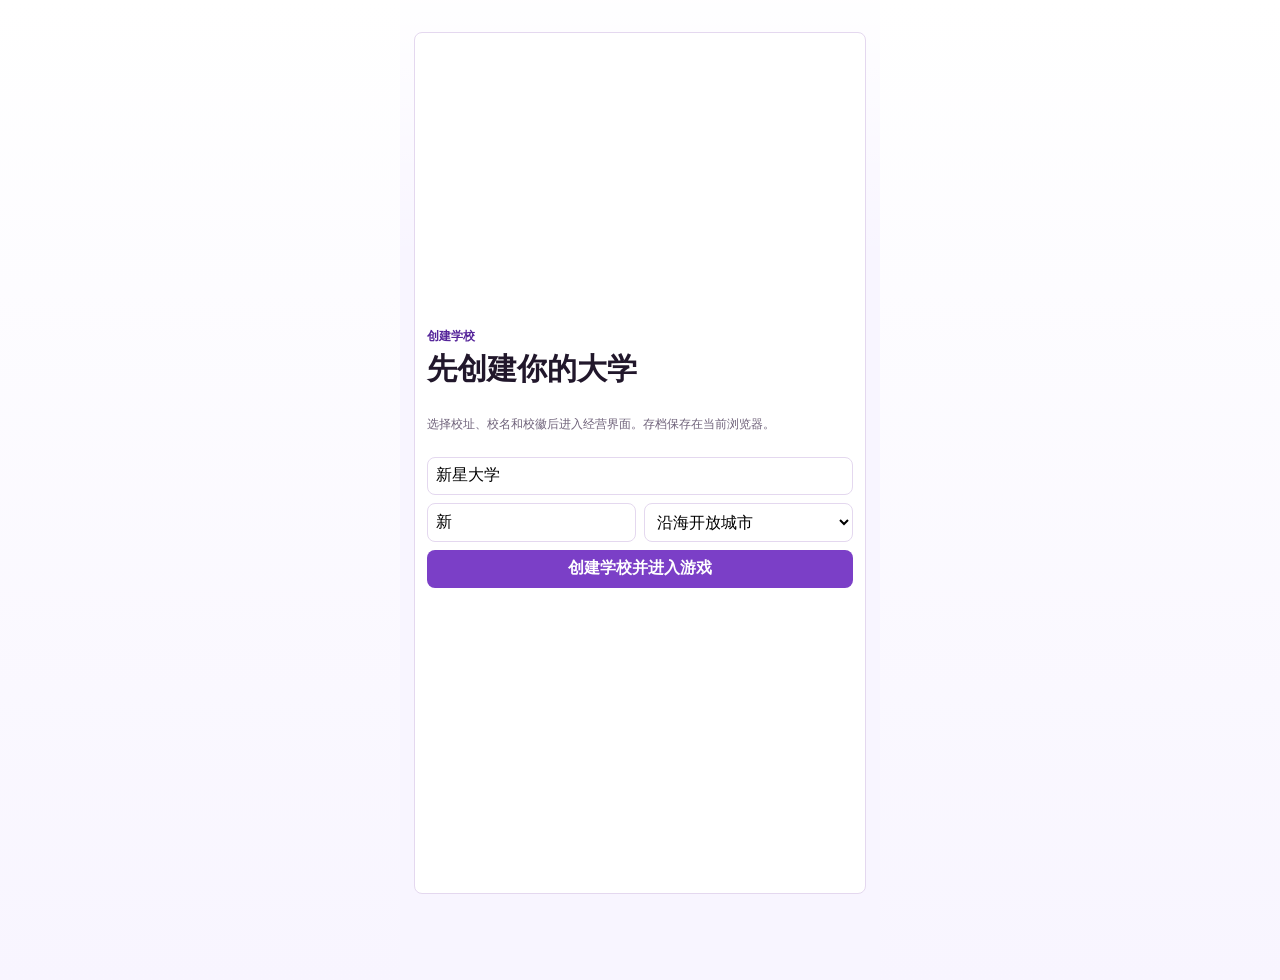
==== index.html @ ff064e70 "Update index.html" ====
<!doctype html>
<html lang="zh-CN">
<head>
  <meta charset="utf-8">
  <meta name="viewport" content="width=device-width, initial-scale=1, viewport-fit=cover">
  <title>大学模拟发展</title>
  <link rel="stylesheet" href="app.css">
  <link rel="manifest" href="manifest.json">
  <meta name="theme-color" content="#7b3fc7">
</head>
<body>
  <main class="app-shell">
    <section class="topbar">
      <div class="brand-panel">
        <div class="brand">
          <div class="school-logo" id="schoolLogo">校</div>
          <div>
            <p class="eyebrow" id="schoolAddress">创建学校</p>
            <h1 id="schoolName">大学模拟发展</h1>
          </div>
        </div>
        <section class="timebar">
          <span>时间速度</span>
          <button class="ghost small speed active" data-speed="pause">暂停</button>
          <button class="ghost small speed" data-speed="slow">慢速</button>
          <button class="ghost small speed" data-speed="normal">正常</button>
          <button class="ghost small speed" data-speed="fast">快速</button>
        </section>
      </div>
      <button id="advanceBtn" class="primary small">推进1月</button>
    </section>

    <section class="status-grid" id="statusGrid"></section>
    <section class="notice" id="notice" hidden></section>
    <section class="panel" id="view"></section>

    <nav class="tabbar" aria-label="功能导航">
      <button class="tab active" data-tab="campus">校园</button>
      <button class="tab" data-tab="disciplines">学科</button>
      <button class="tab" data-tab="talent">人才</button>
      <button class="tab" data-tab="research">科研</button>
      <button class="tab" data-tab="ranking">排名</button>
    </nav>
  </main>

  <div class="event-modal" id="eventModal" hidden>
    <div class="event-card">
      <div class="event-card-head">
        <p class="eyebrow">校园事件</p>
        <button class="icon-button" id="closeEventBtn" aria-label="关闭校园事件弹窗">×</button>
      </div>
      <h2 id="eventTitle"></h2>
      <p id="eventBody"></p>
      <div id="eventChoices" class="choice-list"></div>
      <button class="ghost full-width" id="laterEventBtn">稍后处理</button>
    </div>
  </div>

  <script src="app.js"></script>
</body>
</html>
---- app.css ----
:root {
  color-scheme: light;
  --bg: #f8f5ff;
  --ink: #21172b;
  --muted: #6f627a;
  --line: #e4d8ef;
  --panel: #ffffff;
  --accent: #7b3fc7;
  --accent-dark: #55259a;
  --danger: #b53b3b;
  --blue: #6b5ec8;
  font-family: "Microsoft YaHei", "PingFang SC", system-ui, -apple-system, sans-serif;
}

* { box-sizing: border-box; }
body {
  margin: 0;
  background: linear-gradient(180deg, #fff, var(--bg));
  color: var(--ink);
}
[hidden] { display: none !important; }
button, input, select { font: inherit; }
button { border: 0; cursor: pointer; }
button:disabled { cursor: not-allowed; opacity: .5; }

.app-shell {
  width: min(100%, 480px);
  min-height: 100vh;
  margin: 0 auto;
  padding: 14px 14px 86px;
  background: linear-gradient(180deg, rgba(255,255,255,.94), rgba(255,255,255,0) 260px), var(--bg);
}

.setup-mode .topbar,
.setup-mode .status-grid,
.setup-mode .timebar,
.setup-mode .tabbar { display: none; }
.setup-mode .panel { margin-top: 18px; }
.setup-card {
  min-height: calc(100vh - 64px);
  display: flex;
  flex-direction: column;
  justify-content: center;
}
.setup-card h2 { font-size: 30px; }

.topbar {
  display: flex;
  align-items: flex-start;
  justify-content: space-between;
  gap: 12px;
  padding: 4px 0 12px;
}
.brand-panel { display: grid; gap: 8px; flex: 1; min-width: 0; }
.brand { display: flex; align-items: center; gap: 10px; min-width: 0; }
.school-logo {
  display: grid;
  place-items: center;
  flex: 0 0 44px;
  width: 44px;
  height: 44px;
  border-radius: 8px;
  background: var(--accent-dark);
  color: #fff;
  font-weight: 800;
  overflow: hidden;
}
.eyebrow {
  margin: 0 0 4px;
  color: var(--accent-dark);
  font-size: 12px;
  font-weight: 700;
}
h1, h2, h3, p { margin-top: 0; }
h1 { margin-bottom: 0; font-size: 24px; letter-spacing: 0; }
h2 { font-size: 20px; }
h3 { font-size: 16px; margin-bottom: 8px; }

.timebar {
  display: flex;
  align-items: center;
  gap: 6px;
  margin: 0;
  padding: 8px;
  border: 1px solid var(--line);
  border-radius: 8px;
  background: var(--panel);
  overflow-x: auto;
}
.timebar span { flex: 0 0 auto; color: var(--muted); font-size: 12px; font-weight: 700; }
.speed.active { border-color: var(--accent); background: #eee4fb; color: var(--accent-dark); }

.status-grid {
  display: grid;
  grid-template-columns: repeat(2, minmax(0, 1fr));
  gap: 8px;
  margin-bottom: 12px;
}
.stat {
  min-height: 68px;
  padding: 10px;
  border: 1px solid var(--line);
  border-radius: 8px;
  background: var(--panel);
}
.stat b { display: block; font-size: 20px; margin-top: 4px; }
.stat span { color: var(--muted); font-size: 12px; }

.panel {
  border: 1px solid var(--line);
  border-radius: 8px;
  background: var(--panel);
  padding: 12px;
}
.section-head {
  display: flex;
  align-items: center;
  justify-content: space-between;
  gap: 10px;
  margin-bottom: 10px;
}
.list { display: grid; gap: 10px; }
.item {
  border: 1px solid var(--line);
  border-radius: 8px;
  padding: 10px;
  background: #fff;
}
.item-top {
  display: flex;
  align-items: flex-start;
  justify-content: space-between;
  gap: 10px;
}
.meta { color: var(--muted); font-size: 12px; line-height: 1.6; }
.actions { display: flex; flex-wrap: wrap; gap: 8px; margin-top: 10px; }

.primary, .secondary, .danger {
  min-height: 38px;
  padding: 8px 12px;
  border-radius: 8px;
  color: #fff;
  font-weight: 700;
}
.primary { background: var(--accent); }
.secondary { background: var(--blue); }
.danger { background: var(--danger); }
.ghost {
  min-height: 36px;
  padding: 8px 10px;
  border: 1px solid var(--line);
  border-radius: 8px;
  background: #fff;
  color: var(--ink);
  font-weight: 700;
}
.small { min-height: 34px; padding: 7px 10px; font-size: 13px; }
.full { grid-column: 1 / -1; }
.full-width { width: 100%; margin-top: 10px; }

.form-grid {
  display: grid;
  grid-template-columns: repeat(2, minmax(0, 1fr));
  gap: 8px;
  margin: 10px 0;
}
.form-grid input, .form-grid select {
  width: 100%;
  min-height: 38px;
  border: 1px solid var(--line);
  border-radius: 8px;
  padding: 8px;
  background: #fff;
}
.pill {
  display: inline-flex;
  align-items: center;
  min-height: 24px;
  padding: 3px 8px;
  border-radius: 999px;
  background: #eee4fb;
  color: var(--accent-dark);
  font-size: 12px;
  font-weight: 700;
}
.pill.warn { background: #fff1d8; color: #80520d; }
.pill.danger { background: #f8dddd; color: #8f2929; }

.major-preview {
  display: grid;
  gap: 6px;
  min-height: 40px;
  padding: 8px;
  border: 1px solid var(--line);
  border-radius: 8px;
  background: #fbf8ff;
}
.major-row {
  padding: 8px 10px;
  border: 1px solid #eadff5;
  border-radius: 8px;
  background: #fff;
  font-weight: 700;
}
.progress {
  height: 8px;
  overflow: hidden;
  border-radius: 999px;
  background: #efe9f6;
  margin-top: 10px;
}
.progress i { display: block; height: 100%; border-radius: inherit; background: var(--accent); }

.notice {
  margin-bottom: 12px;
  padding: 10px;
  border-radius: 8px;
  background: #f8f0ff;
  color: #5f2a86;
  border: 1px solid #e6d5f8;
}
.tabbar {
  position: fixed;
  left: 50%;
  bottom: 0;
  z-index: 8;
  display: grid;
  grid-template-columns: repeat(5, 1fr);
  width: min(100%, 480px);
  transform: translateX(-50%);
  padding: 8px 10px calc(8px + env(safe-area-inset-bottom));
  border-top: 1px solid var(--line);
  background: rgba(255,255,255,.96);
  backdrop-filter: blur(10px);
}
.tab {
  min-height: 42px;
  border-radius: 8px;
  background: transparent;
  color: var(--muted);
  font-size: 14px;
  font-weight: 700;
}
.tab.active { background: #eee4fb; color: var(--accent-dark); }

.event-modal {
  position: fixed;
  inset: 0;
  z-index: 20;
  display: grid;
  place-items: end center;
  padding: 14px;
  background: rgba(12, 22, 18, .42);
}
.event-card {
  width: min(100%, 452px);
  padding: 16px;
  border-radius: 8px;
  background: #fff;
  box-shadow: 0 22px 60px rgba(0,0,0,.22);
}
.event-card-head { display: flex; align-items: center; justify-content: space-between; gap: 12px; }
.icon-button {
  display: grid;
  place-items: center;
  width: 34px;
  height: 34px;
  border: 1px solid var(--line);
  border-radius: 8px;
  background: #fff;
  color: var(--ink);
  font-size: 24px;
  line-height: 1;
}
.choice-list { display: grid; gap: 8px; }
.finance-row, .rank-row {
  display: grid;
  grid-template-columns: 72px 1fr auto;
  gap: 8px;
  align-items: center;
  padding: 8px 0;
  border-bottom: 1px solid var(--line);
  font-size: 13px;
}
.income { color: var(--accent-dark); font-weight: 700; }
.expense { color: var(--danger); font-weight: 700; }
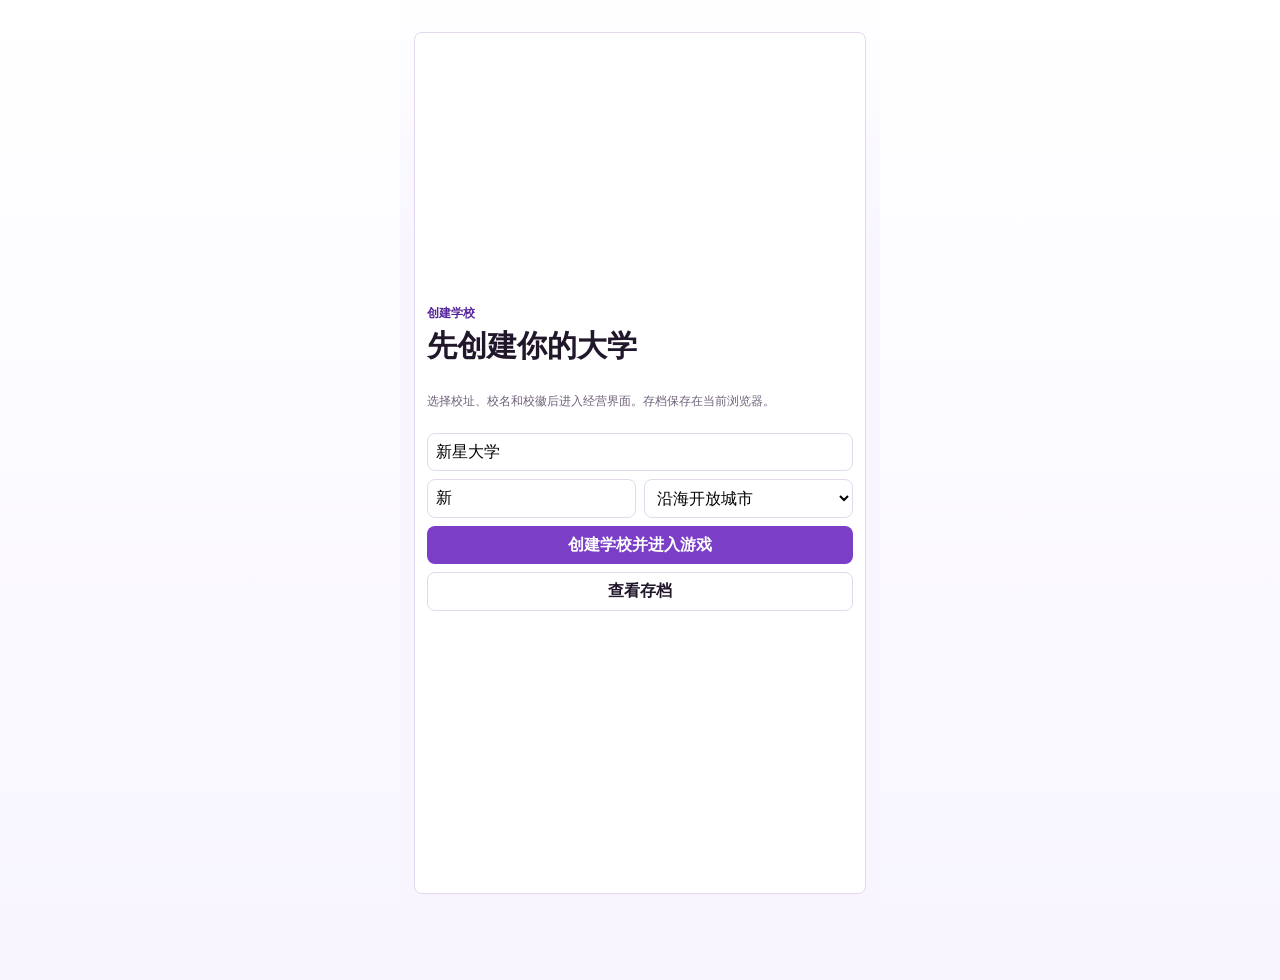
==== commit 04e27ec5: "Update index.html" ====
--- a/index.html
+++ b/index.html
@@ -14,20 +14,19 @@
       <div class="brand-panel">
         <div class="brand">
           <div class="school-logo" id="schoolLogo">校</div>
-          <div>
+          <div class="brand-main">
             <p class="eyebrow" id="schoolAddress">创建学校</p>
-            <h1 id="schoolName">大学模拟发展</h1>
+            <h1><span id="schoolName">大学模拟发展</span><span class="level-badge" id="schoolLevel">公办专科</span></h1>
           </div>
         </div>
-        <section class="timebar">
-          <span>时间速度</span>
-          <button class="ghost small speed active" data-speed="pause">暂停</button>
-          <button class="ghost small speed" data-speed="slow">慢速</button>
-          <button class="ghost small speed" data-speed="normal">正常</button>
-          <button class="ghost small speed" data-speed="fast">快速</button>
-        </section>
       </div>
-      <button id="advanceBtn" class="primary small">推进1月</button>
+      <section class="timebar">
+        <span>时间速度</span>
+        <button class="ghost small speed active" data-speed="pause">暂停</button>
+        <button class="ghost small speed" data-speed="normal">正常</button>
+        <button class="ghost small speed" data-speed="fast">快速</button>
+        <button class="primary small save-open" id="openSaveBtn">存档</button>
+      </section>
     </section>
 
     <section class="status-grid" id="statusGrid"></section>
@@ -39,6 +38,7 @@
       <button class="tab" data-tab="disciplines">学科</button>
       <button class="tab" data-tab="talent">人才</button>
       <button class="tab" data-tab="research">科研</button>
+      <button class="tab" data-tab="finance">资金</button>
       <button class="tab" data-tab="ranking">排名</button>
     </nav>
   </main>
@@ -56,6 +56,20 @@
     </div>
   </div>
 
+  <div class="event-modal" id="saveModal" hidden>
+    <div class="event-card save-card">
+      <div class="event-card-head">
+        <p class="eyebrow">存档管理</p>
+        <button class="icon-button" id="closeSaveBtn" aria-label="关闭存档页面">×</button>
+      </div>
+      <div id="saveContent"></div>
+      <div class="actions">
+        <button class="primary" id="manualSaveBtn">保存当前进度</button>
+        <button class="danger" id="clearSaveBtn">清空存档</button>
+      </div>
+    </div>
+  </div>
+
   <script src="app.js"></script>
 </body>
 </html>
--- a/app.css
+++ b/app.css
@@ -1,117 +1,144 @@
-:root {
-  color-scheme: light;
-  --bg: #f8f5ff;
-  --ink: #21172b;
-  --muted: #6f627a;
-  --line: #e4d8ef;
-  --panel: #ffffff;
-  --accent: #7b3fc7;
-  --accent-dark: #55259a;
-  --danger: #b53b3b;
-  --blue: #6b5ec8;
-  font-family: "Microsoft YaHei", "PingFang SC", system-ui, -apple-system, sans-serif;
-}
-
-* { box-sizing: border-box; }
-body {
-  margin: 0;
-  background: linear-gradient(180deg, #fff, var(--bg));
-  color: var(--ink);
-}
-[hidden] { display: none !important; }
-button, input, select { font: inherit; }
-button { border: 0; cursor: pointer; }
-button:disabled { cursor: not-allowed; opacity: .5; }
-
-.app-shell {
-  width: min(100%, 480px);
-  min-height: 100vh;
-  margin: 0 auto;
-  padding: 14px 14px 86px;
-  background: linear-gradient(180deg, rgba(255,255,255,.94), rgba(255,255,255,0) 260px), var(--bg);
-}
-
-.setup-mode .topbar,
-.setup-mode .status-grid,
-.setup-mode .timebar,
-.setup-mode .tabbar { display: none; }
-.setup-mode .panel { margin-top: 18px; }
-.setup-card {
-  min-height: calc(100vh - 64px);
-  display: flex;
-  flex-direction: column;
-  justify-content: center;
-}
-.setup-card h2 { font-size: 30px; }
-
+:root {
+  color-scheme: light;
+  --bg: #f8f5ff;
+  --ink: #21172b;
+  --muted: #6f627a;
+  --line: #e4d8ef;
+  --panel: #ffffff;
+  --accent: #7b3fc7;
+  --accent-dark: #55259a;
+  --danger: #b53b3b;
+  --blue: #6b5ec8;
+  font-family: "Microsoft YaHei", "PingFang SC", system-ui, -apple-system, sans-serif;
+}
+
+* { box-sizing: border-box; }
+body {
+  margin: 0;
+  background: linear-gradient(180deg, #fff, var(--bg));
+  color: var(--ink);
+}
+[hidden] { display: none !important; }
+button, input, select { font: inherit; }
+button { border: 0; cursor: pointer; }
+button:disabled { cursor: not-allowed; opacity: .5; }
+
+.app-shell {
+  width: min(100%, 480px);
+  min-height: 100vh;
+  margin: 0 auto;
+  padding: 14px 14px 86px;
+  background: linear-gradient(180deg, rgba(255,255,255,.94), rgba(255,255,255,0) 260px), var(--bg);
+}
+
+.setup-mode .topbar,
+.setup-mode .status-grid,
+.setup-mode .timebar,
+.setup-mode .tabbar { display: none; }
+.setup-mode .panel { margin-top: 18px; }
+.setup-card {
+  min-height: calc(100vh - 64px);
+  display: flex;
+  flex-direction: column;
+  justify-content: center;
+}
+.setup-card h2 { font-size: 30px; }
+
 .topbar {
   display: flex;
   align-items: flex-start;
   justify-content: space-between;
-  gap: 12px;
+  gap: 8px;
   padding: 4px 0 12px;
 }
-.brand-panel { display: grid; gap: 8px; flex: 1; min-width: 0; }
-.brand { display: flex; align-items: center; gap: 10px; min-width: 0; }
-.school-logo {
-  display: grid;
-  place-items: center;
-  flex: 0 0 44px;
-  width: 44px;
-  height: 44px;
-  border-radius: 8px;
-  background: var(--accent-dark);
-  color: #fff;
-  font-weight: 800;
-  overflow: hidden;
-}
-.eyebrow {
-  margin: 0 0 4px;
+.brand-panel {
+  display: grid;
+  gap: 8px;
+  flex: 1;
+  min-width: 0;
+  padding: 10px;
+  border: 1px solid var(--line);
+  border-radius: 8px;
+  background: rgba(255,255,255,.82);
+}
+.brand { display: flex; align-items: flex-start; gap: 10px; min-width: 0; }
+.brand-main { display: grid; gap: 4px; min-width: 0; }
+.school-logo {
+  display: grid;
+  place-items: center;
+  flex: 0 0 44px;
+  width: 44px;
+  height: 44px;
+  border-radius: 8px;
+  background: var(--accent-dark);
+  color: #fff;
+  font-weight: 800;
+  overflow: hidden;
+}
+.eyebrow {
+  margin: 0 0 4px;
+  color: var(--accent-dark);
+  font-size: 12px;
+  font-weight: 700;
+}
+h1, h2, h3, p { margin-top: 0; }
+h1 { margin-bottom: 0; font-size: 23px; line-height: 1.18; letter-spacing: 0; overflow-wrap: anywhere; }
+h2 { font-size: 20px; }
+h3 { font-size: 16px; margin-bottom: 8px; }
+.level-badge {
+  display: inline-flex;
+  align-items: center;
+  min-height: 22px;
+  margin-left: 6px;
+  padding: 2px 7px;
+  border-radius: 8px;
+  background: #eee4fb;
   color: var(--accent-dark);
   font-size: 12px;
-  font-weight: 700;
-}
-h1, h2, h3, p { margin-top: 0; }
-h1 { margin-bottom: 0; font-size: 24px; letter-spacing: 0; }
-h2 { font-size: 20px; }
-h3 { font-size: 16px; margin-bottom: 8px; }
+  font-weight: 800;
+  vertical-align: 2px;
+}
 
 .timebar {
   display: flex;
   align-items: center;
-  gap: 6px;
-  margin: 0;
-  padding: 8px;
-  border: 1px solid var(--line);
-  border-radius: 8px;
-  background: var(--panel);
-  overflow-x: auto;
-}
-.timebar span { flex: 0 0 auto; color: var(--muted); font-size: 12px; font-weight: 700; }
+  flex-wrap: wrap;
+  justify-content: flex-end;
+  gap: 4px;
+  flex: 0 0 132px;
+  margin-top: 0;
+  padding: 6px;
+  border: 0;
+  border-radius: 8px;
+  background: #f7f1ff;
+}
+.timebar span { flex: 0 0 100%; color: var(--muted); font-size: 11px; font-weight: 700; text-align: center; }
+.timebar .ghost { min-height: 30px; padding: 5px 7px; font-size: 12px; }
+.save-open { flex: 0 0 100%; min-height: 30px; padding: 5px 7px; font-size: 12px; }
 .speed.active { border-color: var(--accent); background: #eee4fb; color: var(--accent-dark); }
 
 .status-grid {
   display: grid;
-  grid-template-columns: repeat(2, minmax(0, 1fr));
-  gap: 8px;
+  grid-template-columns: repeat(3, minmax(0, 1fr));
+  gap: 6px;
   margin-bottom: 12px;
 }
 .stat {
-  min-height: 68px;
-  padding: 10px;
+  min-height: 52px;
+  padding: 7px;
   border: 1px solid var(--line);
   border-radius: 8px;
   background: var(--panel);
 }
-.stat b { display: block; font-size: 20px; margin-top: 4px; }
-.stat span { color: var(--muted); font-size: 12px; }
-
-.panel {
-  border: 1px solid var(--line);
-  border-radius: 8px;
-  background: var(--panel);
-  padding: 12px;
-}
+.stat b { display: block; font-size: 15px; margin-top: 3px; line-height: 1.2; word-break: break-word; }
+.stat span { color: var(--muted); font-size: 11px; }
+
+.panel {
+  border: 1px solid var(--line);
+  border-radius: 8px;
+  background: var(--panel);
+  padding: 12px;
+}
 .section-head {
   display: flex;
   align-items: center;
@@ -119,168 +146,202 @@
   gap: 10px;
   margin-bottom: 10px;
 }
-.list { display: grid; gap: 10px; }
-.item {
-  border: 1px solid var(--line);
-  border-radius: 8px;
-  padding: 10px;
+.inner-head { margin-top: 14px; }
+.list { display: grid; gap: 10px; }
+.item {
+  border: 1px solid var(--line);
+  border-radius: 8px;
+  padding: 10px;
+  background: #fff;
+}
+.item-top {
+  display: flex;
+  align-items: flex-start;
+  justify-content: space-between;
+  gap: 10px;
+}
+.meta { color: var(--muted); font-size: 12px; line-height: 1.6; }
+.actions { display: flex; flex-wrap: wrap; gap: 8px; margin-top: 10px; }
+
+.primary, .secondary, .danger {
+  min-height: 38px;
+  padding: 8px 12px;
+  border-radius: 8px;
+  color: #fff;
+  font-weight: 700;
+}
+.primary { background: var(--accent); }
+.secondary { background: var(--blue); }
+.danger { background: var(--danger); }
+.ghost {
+  min-height: 36px;
+  padding: 8px 10px;
+  border: 1px solid var(--line);
+  border-radius: 8px;
+  background: #fff;
+  color: var(--ink);
+  font-weight: 700;
+}
+.small { min-height: 34px; padding: 7px 10px; font-size: 13px; }
+.full { grid-column: 1 / -1; }
+.full-width { width: 100%; margin-top: 10px; }
+
+.form-grid {
+  display: grid;
+  grid-template-columns: repeat(2, minmax(0, 1fr));
+  gap: 8px;
+  margin: 10px 0;
+}
+.form-grid input, .form-grid select {
+  width: 100%;
+  min-height: 38px;
+  border: 1px solid var(--line);
+  border-radius: 8px;
+  padding: 8px;
+  background: #fff;
+}
+.pill {
+  display: inline-flex;
+  align-items: center;
+  min-height: 24px;
+  padding: 3px 8px;
+  border-radius: 999px;
+  background: #eee4fb;
+  color: var(--accent-dark);
+  font-size: 12px;
+  font-weight: 700;
+}
+.pill.warn { background: #fff1d8; color: #80520d; }
+.pill.danger { background: #f8dddd; color: #8f2929; }
+
+.major-preview {
+  display: grid;
+  gap: 6px;
+  min-height: 40px;
+  padding: 8px;
+  border: 1px solid var(--line);
+  border-radius: 8px;
+  background: #fbf8ff;
+}
+.major-row {
+  padding: 8px 10px;
+  border: 1px solid #eadff5;
+  border-radius: 8px;
+  background: #fff;
+  font-weight: 700;
+}
+.progress {
+  height: 8px;
+  overflow: hidden;
+  border-radius: 999px;
+  background: #efe9f6;
+  margin-top: 10px;
+}
+.progress i { display: block; height: 100%; border-radius: inherit; background: var(--accent); }
+
+.notice {
+  margin-bottom: 12px;
+  padding: 10px;
+  border-radius: 8px;
+  background: #f8f0ff;
+  color: #5f2a86;
+  border: 1px solid #e6d5f8;
+}
+.tabbar {
+  position: fixed;
+  left: 50%;
+  bottom: 0;
+  z-index: 8;
+  display: grid;
+  grid-template-columns: repeat(6, 1fr);
+  width: min(100%, 480px);
+  transform: translateX(-50%);
+  padding: 8px 10px calc(8px + env(safe-area-inset-bottom));
+  border-top: 1px solid var(--line);
+  background: rgba(255,255,255,.96);
+  backdrop-filter: blur(10px);
+}
+.tab {
+  min-height: 42px;
+  border-radius: 8px;
+  background: transparent;
+  color: var(--muted);
+  font-size: 13px;
+  font-weight: 700;
+}
+.tab.active { background: #eee4fb; color: var(--accent-dark); }
+
+.event-modal {
+  position: fixed;
+  inset: 0;
+  z-index: 20;
+  display: grid;
+  place-items: end center;
+  padding: 14px;
+  background: rgba(12, 22, 18, .42);
+}
+.event-card {
+  width: min(100%, 452px);
+  padding: 16px;
+  border-radius: 8px;
   background: #fff;
-}
-.item-top {
-  display: flex;
-  align-items: flex-start;
-  justify-content: space-between;
-  gap: 10px;
-}
-.meta { color: var(--muted); font-size: 12px; line-height: 1.6; }
-.actions { display: flex; flex-wrap: wrap; gap: 8px; margin-top: 10px; }
-
-.primary, .secondary, .danger {
-  min-height: 38px;
-  padding: 8px 12px;
-  border-radius: 8px;
-  color: #fff;
-  font-weight: 700;
-}
-.primary { background: var(--accent); }
-.secondary { background: var(--blue); }
-.danger { background: var(--danger); }
-.ghost {
-  min-height: 36px;
-  padding: 8px 10px;
-  border: 1px solid var(--line);
-  border-radius: 8px;
-  background: #fff;
-  color: var(--ink);
-  font-weight: 700;
-}
-.small { min-height: 34px; padding: 7px 10px; font-size: 13px; }
-.full { grid-column: 1 / -1; }
-.full-width { width: 100%; margin-top: 10px; }
-
-.form-grid {
+  box-shadow: 0 22px 60px rgba(0,0,0,.22);
+}
+.save-card { display: grid; gap: 10px; }
+.save-summary {
   display: grid;
   grid-template-columns: repeat(2, minmax(0, 1fr));
   gap: 8px;
-  margin: 10px 0;
-}
-.form-grid input, .form-grid select {
-  width: 100%;
-  min-height: 38px;
+}
+.save-summary .stat { min-height: 48px; }
+.save-note {
+  padding: 10px;
   border: 1px solid var(--line);
   border-radius: 8px;
-  padding: 8px;
+  background: #fbf8ff;
+}
+.event-card-head { display: flex; align-items: center; justify-content: space-between; gap: 12px; }
+.icon-button {
+  display: grid;
+  place-items: center;
+  width: 34px;
+  height: 34px;
+  border: 1px solid var(--line);
+  border-radius: 8px;
+  background: #fff;
+  color: var(--ink);
+  font-size: 24px;
+  line-height: 1;
+}
+.choice-list { display: grid; gap: 8px; }
+.finance-row, .rank-row {
+  display: grid;
+  grid-template-columns: 72px 1fr auto;
+  gap: 8px;
+  align-items: center;
+  padding: 8px 0;
+  border-bottom: 1px solid var(--line);
+  font-size: 13px;
+}
+.income { color: var(--accent-dark); font-weight: 700; }
+.expense { color: var(--danger); font-weight: 700; }
+
+.place-title { display: flex; align-items: center; gap: 8px; }
+.place-icon { display: inline-grid; place-items: center; width: 28px; height: 28px; border-radius: 8px; background: #eee4fb; color: var(--accent-dark); font-size: 13px; font-weight: 800; }
+.market-grid { display: grid; grid-template-columns: repeat(2, minmax(0, 1fr)); gap: 8px; }
+.market-box { padding: 10px; border: 1px solid var(--line); border-radius: 8px; background: #fbf8ff; }
+.market-box h3 { word-break: break-word; }
+.research-grid { display: grid; gap: 10px; margin-bottom: 10px; }
+.research-section {
+  padding: 10px;
+  border: 1px solid var(--line);
+  border-radius: 8px;
   background: #fff;
 }
-.pill {
-  display: inline-flex;
-  align-items: center;
-  min-height: 24px;
-  padding: 3px 8px;
-  border-radius: 999px;
-  background: #eee4fb;
-  color: var(--accent-dark);
-  font-size: 12px;
-  font-weight: 700;
-}
-.pill.warn { background: #fff1d8; color: #80520d; }
-.pill.danger { background: #f8dddd; color: #8f2929; }
-
-.major-preview {
-  display: grid;
-  gap: 6px;
-  min-height: 40px;
-  padding: 8px;
-  border: 1px solid var(--line);
+.compact-list { gap: 8px; }
+.proposal-row {
+  padding: 9px;
+  border: 1px solid #eadff5;
   border-radius: 8px;
   background: #fbf8ff;
 }
-.major-row {
-  padding: 8px 10px;
-  border: 1px solid #eadff5;
-  border-radius: 8px;
-  background: #fff;
-  font-weight: 700;
-}
-.progress {
-  height: 8px;
-  overflow: hidden;
-  border-radius: 999px;
-  background: #efe9f6;
-  margin-top: 10px;
-}
-.progress i { display: block; height: 100%; border-radius: inherit; background: var(--accent); }
-
-.notice {
-  margin-bottom: 12px;
-  padding: 10px;
-  border-radius: 8px;
-  background: #f8f0ff;
-  color: #5f2a86;
-  border: 1px solid #e6d5f8;
-}
-.tabbar {
-  position: fixed;
-  left: 50%;
-  bottom: 0;
-  z-index: 8;
-  display: grid;
-  grid-template-columns: repeat(5, 1fr);
-  width: min(100%, 480px);
-  transform: translateX(-50%);
-  padding: 8px 10px calc(8px + env(safe-area-inset-bottom));
-  border-top: 1px solid var(--line);
-  background: rgba(255,255,255,.96);
-  backdrop-filter: blur(10px);
-}
-.tab {
-  min-height: 42px;
-  border-radius: 8px;
-  background: transparent;
-  color: var(--muted);
-  font-size: 14px;
-  font-weight: 700;
-}
-.tab.active { background: #eee4fb; color: var(--accent-dark); }
-
-.event-modal {
-  position: fixed;
-  inset: 0;
-  z-index: 20;
-  display: grid;
-  place-items: end center;
-  padding: 14px;
-  background: rgba(12, 22, 18, .42);
-}
-.event-card {
-  width: min(100%, 452px);
-  padding: 16px;
-  border-radius: 8px;
-  background: #fff;
-  box-shadow: 0 22px 60px rgba(0,0,0,.22);
-}
-.event-card-head { display: flex; align-items: center; justify-content: space-between; gap: 12px; }
-.icon-button {
-  display: grid;
-  place-items: center;
-  width: 34px;
-  height: 34px;
-  border: 1px solid var(--line);
-  border-radius: 8px;
-  background: #fff;
-  color: var(--ink);
-  font-size: 24px;
-  line-height: 1;
-}
-.choice-list { display: grid; gap: 8px; }
-.finance-row, .rank-row {
-  display: grid;
-  grid-template-columns: 72px 1fr auto;
-  gap: 8px;
-  align-items: center;
-  padding: 8px 0;
-  border-bottom: 1px solid var(--line);
-  font-size: 13px;
-}
-.income { color: var(--accent-dark); font-weight: 700; }
-.expense { color: var(--danger); font-weight: 700; }
